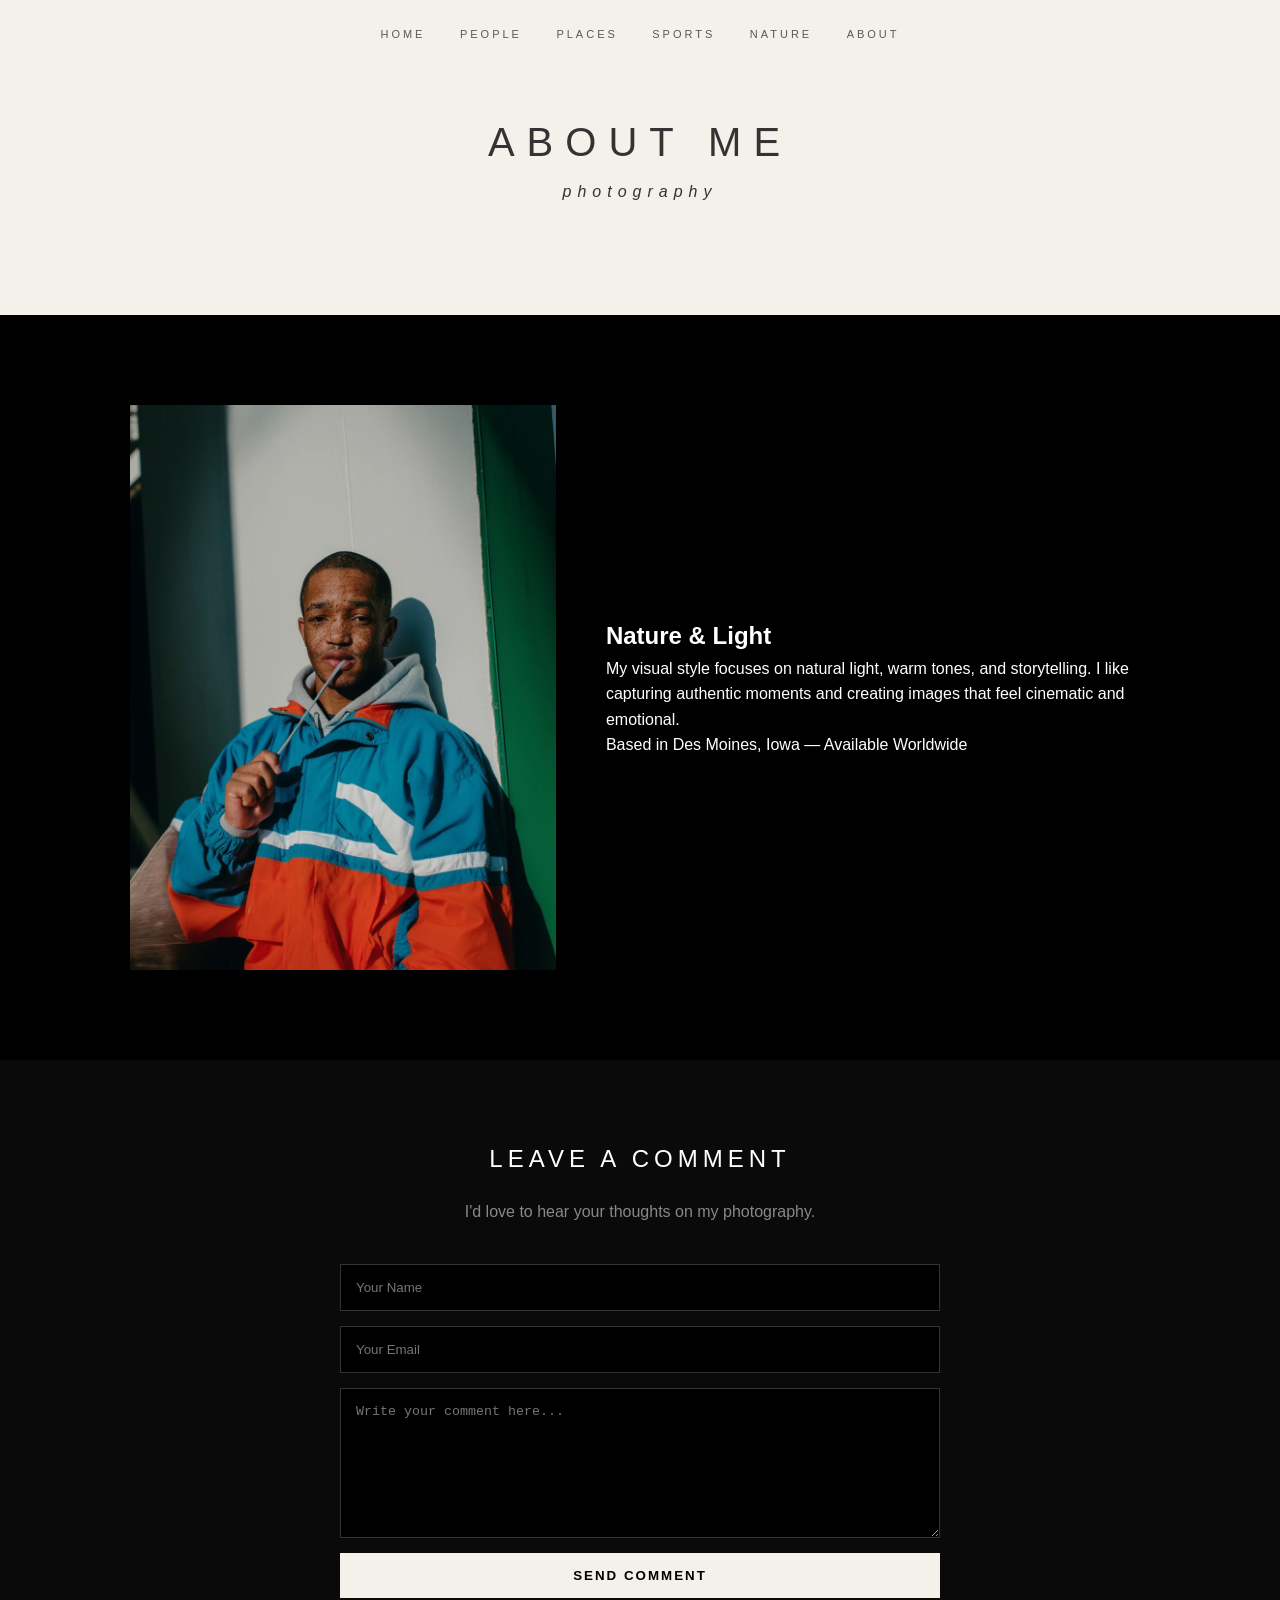
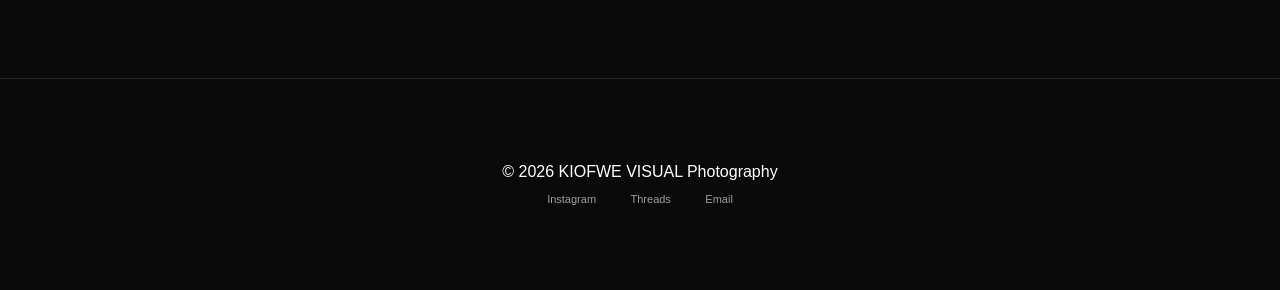
==== about.html @ 47929174 "First live upload First live upload" ====
<!DOCTYPE html>
<html lang="en">

<head>
    <!-- Google tag (gtag.js) -->
    <script async src="https://www.googletagmanager.com/gtag/js?id=G-37QNJ9HJCH"></script>
    <script>
        window.dataLayer = window.dataLayer || [];
        function gtag() { dataLayer.push(arguments); }
        gtag('js', new Date());

        gtag('config', 'G-37QNJ9HJCH');
    </script>
    <meta charset="UTF-8">
    <meta name="viewport" content="width=device-width, initial-scale=1.0">
    <title>Kiofwe Visual Photography</title>
    <link rel="stylesheet" href="style.css">

</head>

<body>

    <nav id="navbar">
        <div class="menu-toggle" id="mobile-menu">
            <span class="bar"></span>
            <span class="bar"></span>
            <span class="bar"></span>
        </div>

        <div class="nav-links">
            <a href="index.html">Home</a>
            <a href="people.html">People</a>
            <a href="places.html">Places</a>
            <a href="sport.html">Sports</a>
            <a href="nature.html">Nature</a>
            <a href="about.html">About</a>
        </div>
    </nav>

    <header class="header-area" id="home">
        <h1>ABOUT ME</h1>
        <p class="subtitle">photography</p>
    </header>

    <main class="home-container">
        <main class="about-main">
            <div class="gallery-grid about-grid">
                <div class="photo-card tall">
                    <img src="images/kiofwe_headshot.JPG" alt="Portrait">
                </div>

                <div class="text-card tall">
                    <div class="text-content">
                        <h2>Nature & Light</h2>
                        <p>My visual style focuses on natural light, warm tones, and storytelling. I like capturing
                            authentic moments and creating images that feel cinematic and emotional.</p>
                        <div class="divider"></div>
                        <p class="small-caps">Based in Des Moines, Iowa — Available Worldwide</p>
                    </div>
                </div>
            </div>
        </main>
    </main>

    <section id="contact" style="padding: 80px 20px; background: #0a0a0a; text-align: center;">
        <h2 style="letter-spacing: 5px; text-transform: uppercase; margin-bottom: 20px; font-weight: 300;">Leave a
            Comment</h2>
        <p style="color: #888; margin-bottom: 40px;">I'd love to hear your thoughts on my photography.</p>

        <form action="https://formspree.io/f/xdapzkwo" method="POST"
            style="max-width: 600px; margin: 0 auto; display: flex; flex-direction: column; gap: 15px;">
            <input type="text" name="name" placeholder="Your Name" required
                style="padding: 15px; background: #000; border: 1px solid #333; color: #fff;">
            <input type="email" name="email" placeholder="Your Email" required
                style="padding: 15px; background: #000; border: 1px solid #333; color: #fff;">
            <textarea name="message" placeholder="Write your comment here..." required
                style="padding: 15px; background: #000; border: 1px solid #333; color: #fff; height: 150px;"></textarea>
            <button type="submit"
                style="padding: 15px; background: #f4f1ea; color: #000; border: none; text-transform: uppercase; letter-spacing: 2px; cursor: pointer; font-weight: bold;">Send
                Comment</button>
        </form>
    </section>
    <footer class="site-footer">
        <div class="footer-content">
            <p>&copy; 2026 KIOFWE VISUAL Photography</p>
            <div class="social-links">
                <a href="https://www.instagram.com/">Instagram</a>
                <a href="https://www.threads.com/@jean_ki007?igshid=NTc4MTIwNjQ2YQ==">Threads</a>
                <a href="mailto:kkiofweeK@gmail.com">Email</a>
            </div>
        </div>
    </footer>

    <script src="script.js"></script>
</body>

</html>
---- style.css ----
/* --- GLOBAL RESET --- */
* {
    margin: 0;
    padding: 0;
    box-sizing: border-box;
}

body {
    font-family: 'Helvetica Neue', Arial, sans-serif;
    background-color: #000;
    color: #fff;
    line-height: 1.6;
    overflow-x: hidden;
}

/* --- NAVIGATION (Original) --- */
nav {
    position: fixed;
    top: 0;
    width: 100%;
    padding: 25px;
    text-align: center;
    z-index: 1000;
    background: #f4f1ea;
}

nav a {
    color: #f4f1ea;
    text-decoration: none;
    text-transform: uppercase;
    font-size: 11px;
    letter-spacing: 3px;
    margin: 0 20px;
    opacity: 0.7;
    transition: 0.3s;
}

nav a:hover { opacity: 1; }

/* --- BURGER BAR STYLES --- */
.menu-toggle {
    display: none; /* Hidden on desktop */
    flex-direction: column;
    cursor: pointer;
    padding: 10px;
}

.bar {
    width: 25px;
    height: 3px;
    background-color: #333; /* Use #fff if your nav is dark */
    margin: 4px 0;
    transition: 0.4s;
}

/* --- MOBILE RESPONSIVE --- */
@media (max-width: 768px) {
    .menu-toggle {
        display: flex; /* Show burger on mobile */
        position: absolute;
        right: 20px;
        top: 15px;
    }

    .nav-links {
        display: none; /* Hide links by default on mobile */
        flex-direction: column;
        width: 100%;
        background: #f4f1ea; /* Matches your tan header */
        position: absolute;
        top: 60px;
        left: 0;
        padding: 20px 0;
    }

    .nav-links.active {
        display: flex; /* Show links when burger is clicked */
    }

    .nav-links a {
        margin: 10px 0;
        color: #333; /* Dark text for the tan background */
    }
}

/* --- HEADER AREA (Original Tan) --- */
.header-area {
    height: 35vh;
    background-color: #f4f1ea;
    color: #333;
    display: flex;
    flex-direction: column;
    justify-content: center;
    align-items: center;
    text-align: center;
}

.header-area h1 {
    font-weight: 300;
    letter-spacing: 12px;
    font-size: 2.5rem;
    text-transform: uppercase;
}

.subtitle {
    font-style: italic;
    letter-spacing: 6px;
    margin-top: 5px;
}

/* --- HOMEPAGE (Original Vertical Layout) --- */
.home-container {
    display: flex;
    flex-direction: column;
    width: 100%;
}

.home-section {
    height: 20vh;
    position: relative;
    overflow: hidden;
    display: flex;
    align-items: center;
    justify-content: center;
    text-decoration: none;
    color: white;
}

.bg-image {
    position: absolute;
    width: 100%;
    height: 100%;
    background-size: cover;
    background-position: center;
    filter: grayscale(100%) brightness(40%);
    transition: 0.8s ease;
}

.home-section:hover .bg-image {
    filter: grayscale(0%) brightness(70%);
    transform: scale(1.03);
}

.section-content {
    position: relative;
    z-index: 10;
    text-align: center;
}

.section-content h2 {
    font-size: 2rem;
    letter-spacing: 10px;
    text-transform: uppercase;
    font-weight: 300;
}

/* --- MASONRY GRID (Lisa Michele Style) --- */
.gallery-grid {
    display: grid;
    grid-template-columns: repeat(auto-fill, minmax(300px, 1fr));
    grid-auto-rows: 200px;
    gap: 15px;
    padding: 40px;
    max-width: 1400px;
    margin: 0 auto;
}

.photo-card {
    position: relative;
    overflow: hidden;
    cursor: zoom-in;
}

.photo-card.tall { grid-row: span 2; }
.photo-card.wide { grid-column: span 2; }

.photo-card img {
    width: 100%;
    height: 100%;
    object-fit: cover;
    display: block;
    transition: 0.5s ease;
}

.photo-card:hover img { transform: scale(1.05); }

/* --- LIGHTBOX (Click to open) --- */
#lightbox {
    position: fixed;
    z-index: 2000;
    top: 0;
    left: 0;
    width: 100%;
    height: 100%;
    background-color: rgba(0, 0, 0, 0.95);
    display: none;
    justify-content: center;
    align-items: center;
    cursor: zoom-out;
}

#lightbox.active { display: flex; }

#lightbox img {
    max-width: 90%;
    max-height: 90%;
    box-shadow: 0 0 30px rgba(0,0,0,0.5);
}

/* --- FOOTER --- */
.site-footer {
    background-color: #0a0a0a;
    padding: 80px 20px;
    text-align: center;
    border-top: 1px solid #222;
}

.social-links a {
    color: #fff;
    text-decoration: none;
    margin: 0 15px;
    font-size: 11px;
    opacity: 0.6;
}

/*----back-to-top----*/
/* --- BACK TO TOP BUTTON (Fixed Bottom Right) --- */
.back-to-top {
    position: fixed;     /* Stays in place when scrolling */
    bottom: 30px;        /* Distance from the bottom */
    right: 30px;         /* Distance from the right */
    z-index: 1001;       /* Sits above other elements */
    font-size: 10px;
    color: #fff;         /* White text for better visibility on black */
    background: rgba(255, 255, 255, 0.1); /* Subtle dark circle background */
    width: 50px;
    height: 50px;
    display: flex;
    align-items: center;
    justify-content: center;
    text-decoration: none;
    text-transform: uppercase;
    letter-spacing: 1px;
    border-radius: 50%;  /* Makes it a circle */
    border: 1px solid rgba(255, 255, 255, 0.3);
    transition: 0.3s ease;
    backdrop-filter: blur(5px);
}

.back-to-top:hover {
    background: #f4f1ea; /* Changes to your tan color on hover */
    color: #333;
    border-color: #f4f1ea;
}

/* --- SLIDESHOW CONTROLS --- */
.lightbox-controls {
    position: absolute;
    width: 100%;
    display: flex;
    justify-content: space-between;
    padding: 0 5%;
    pointer-events: none; /* Allows clicking background through the container */
    z-index: 2001;
}

.control-btn {
    background: rgba(255, 255, 255, 0.1);
    color: white;
    border: none;
    font-size: 2rem;
    padding: 20px;
    cursor: pointer;
    pointer-events: auto;
    transition: 0.3s ease;
    border-radius: 5px;
}

.control-btn:hover {
    background: rgba(255, 255, 255, 0.3);
}

#image-counter {
    position: absolute;
    bottom: 30px;
    color: #fff;
    font-size: 12px;
    letter-spacing: 3px;
    text-transform: uppercase;
    background: rgba(0, 0, 0, 0.5);
    padding: 5px 15px;
    border-radius: 20px;
}

/* Ensure the lightbox image fits well for the slideshow */
#lightbox img {
    max-width: 85%;
    max-height: 80%;
    object-fit: contain;
    box-shadow: 0 0 50px rgba(0,0,0,0.8);
    border: 1px solid rgba(255,255,255,0.2);
}
/* --- MOBILE --- */
@media (max-width: 768px) {
    .header-area h1 { font-size: 1.5rem; letter-spacing: 5px; }
    .gallery-grid { grid-template-columns: 1fr; padding: 15px; }
    .photo-card.wide { grid-column: span 1; }
    .home-section { height: 40vh; }
}
/* --- GLOBAL RESET --- */
* {
    margin: 0;
    padding: 0;
    box-sizing: border-box;
}

body {
    font-family: 'Helvetica Neue', Arial, sans-serif;
    background-color: #000;
    color: #fff;
    line-height: 1.6;
    overflow-x: hidden;
}

/* --- NAVIGATION --- */
nav {
    position: fixed;
    top: 0;
    width: 100%;
    padding: 20px;
    z-index: 1000;
    background-color: #f4f1ea; /* Your original Tan color */
    display: flex;
    justify-content: center;
    align-items: center;
    transition: 0.3s;
}

.nav-links a {
    color: #333;
    text-decoration: none;
    text-transform: uppercase;
    font-size: 11px;
    letter-spacing: 3px;
    margin: 0 15px;
    opacity: 0.8;
    transition: 0.3s;
}

.nav-links a:hover { opacity: 1; }

/* --- BURGER BAR STYLES --- */
.menu-toggle {
    display: none; /* Hidden on desktop */
    flex-direction: column;
    cursor: pointer;
    position: absolute;
    right: 20px;
}

.bar {
    width: 25px;
    height: 3px;
    background-color: #333;
    margin: 4px 0;
    transition: 0.4s;
}

/* --- MOBILE RESPONSIVE NAV --- */
@media (max-width: 768px) {
    .menu-toggle { display: flex; }

    .nav-links {
        display: none; /* Hide links initially */
        flex-direction: column;
        width: 100%;
        background: #f4f1ea;
        position: absolute;
        top: 65px;
        left: 0;
        padding: 20px 0;
        text-align: center;
        border-top: 1px solid #ddd;
    }

    .nav-links.active { display: flex; }

    .nav-links a { margin: 15px 0; font-size: 14px; }

    /* Animation: Burger to X */
    .menu-toggle.is-active .bar:nth-child(2) { opacity: 0; }
    .menu-toggle.is-active .bar:nth-child(1) { transform: translateY(11px) rotate(45deg); }
    .menu-toggle.is-active .bar:nth-child(3) { transform: translateY(-11px) rotate(-45deg); }
}

/* --- LIGHTBOX & SLIDESHOW --- */
#lightbox {
    position: fixed;
    z-index: 2000;
    top: 0;
    left: 0;
    width: 100%;
    height: 100%;
    background: rgba(0, 0, 0, 0.95);
    display: none;
    justify-content: center;
    align-items: center;
}
#lightbox.active { display: flex; }

.lightbox-controls {
    position: absolute;
    width: 100%;
    display: flex;
    justify-content: space-between;
    padding: 0 5%;
    pointer-events: none;
}
.control-btn {
    background: rgba(255, 255, 255, 0.1);
    color: white;
    border: none;
    font-size: 2rem;
    padding: 20px;
    cursor: pointer;
    pointer-events: auto;
}
#image-counter {
    position: absolute;
    bottom: 30px;
    color: #fff;
    font-size: 12px;
    letter-spacing: 2px;
}

/* --- BACK TO TOP --- */
.back-to-top {
    position: fixed;
    bottom: 30px;
    right: 30px;
    width: 50px;
    height: 50px;
    background: rgba(255,255,255,0.1);
    border: 1px solid rgba(255,255,255,0.3);
    border-radius: 50%;
    display: flex;
    align-items: center;
    justify-content: center;
    color: #fff;
    text-decoration: none;
    z-index: 999;
}

/* Centers the main content area */
.about-main {
    display: flex;
    justify-content: center;
    align-items: center;
    min-height: 60vh; /* Gives it enough vertical space */
    padding: 50px 20px;
}

/* Styles the grid containing your photo and text */
.about-grid {
    display: flex;
    flex-direction: row; /* Puts photo and text side-by-side */
    justify-content: center;
    align-items: center;
    gap: 50px; /* Space between the photo and the text */
    max-width: 1100px;
    width: 100%;
    margin: 0 auto;
}

/* Ensures the text card is also centered internally */
.text-card {
    display: flex;
    flex-direction: column;
    justify-content: center;
    text-align: left; /* Keeps text readable while the container is centered */
}

/* Mobile Responsive: Stacks them vertically on small screens */
@media (max-width: 768px) {
    .about-grid {
        flex-direction: column;
        text-align: center;
    }
    
    .text-card {
        text-align: center;
    }
}
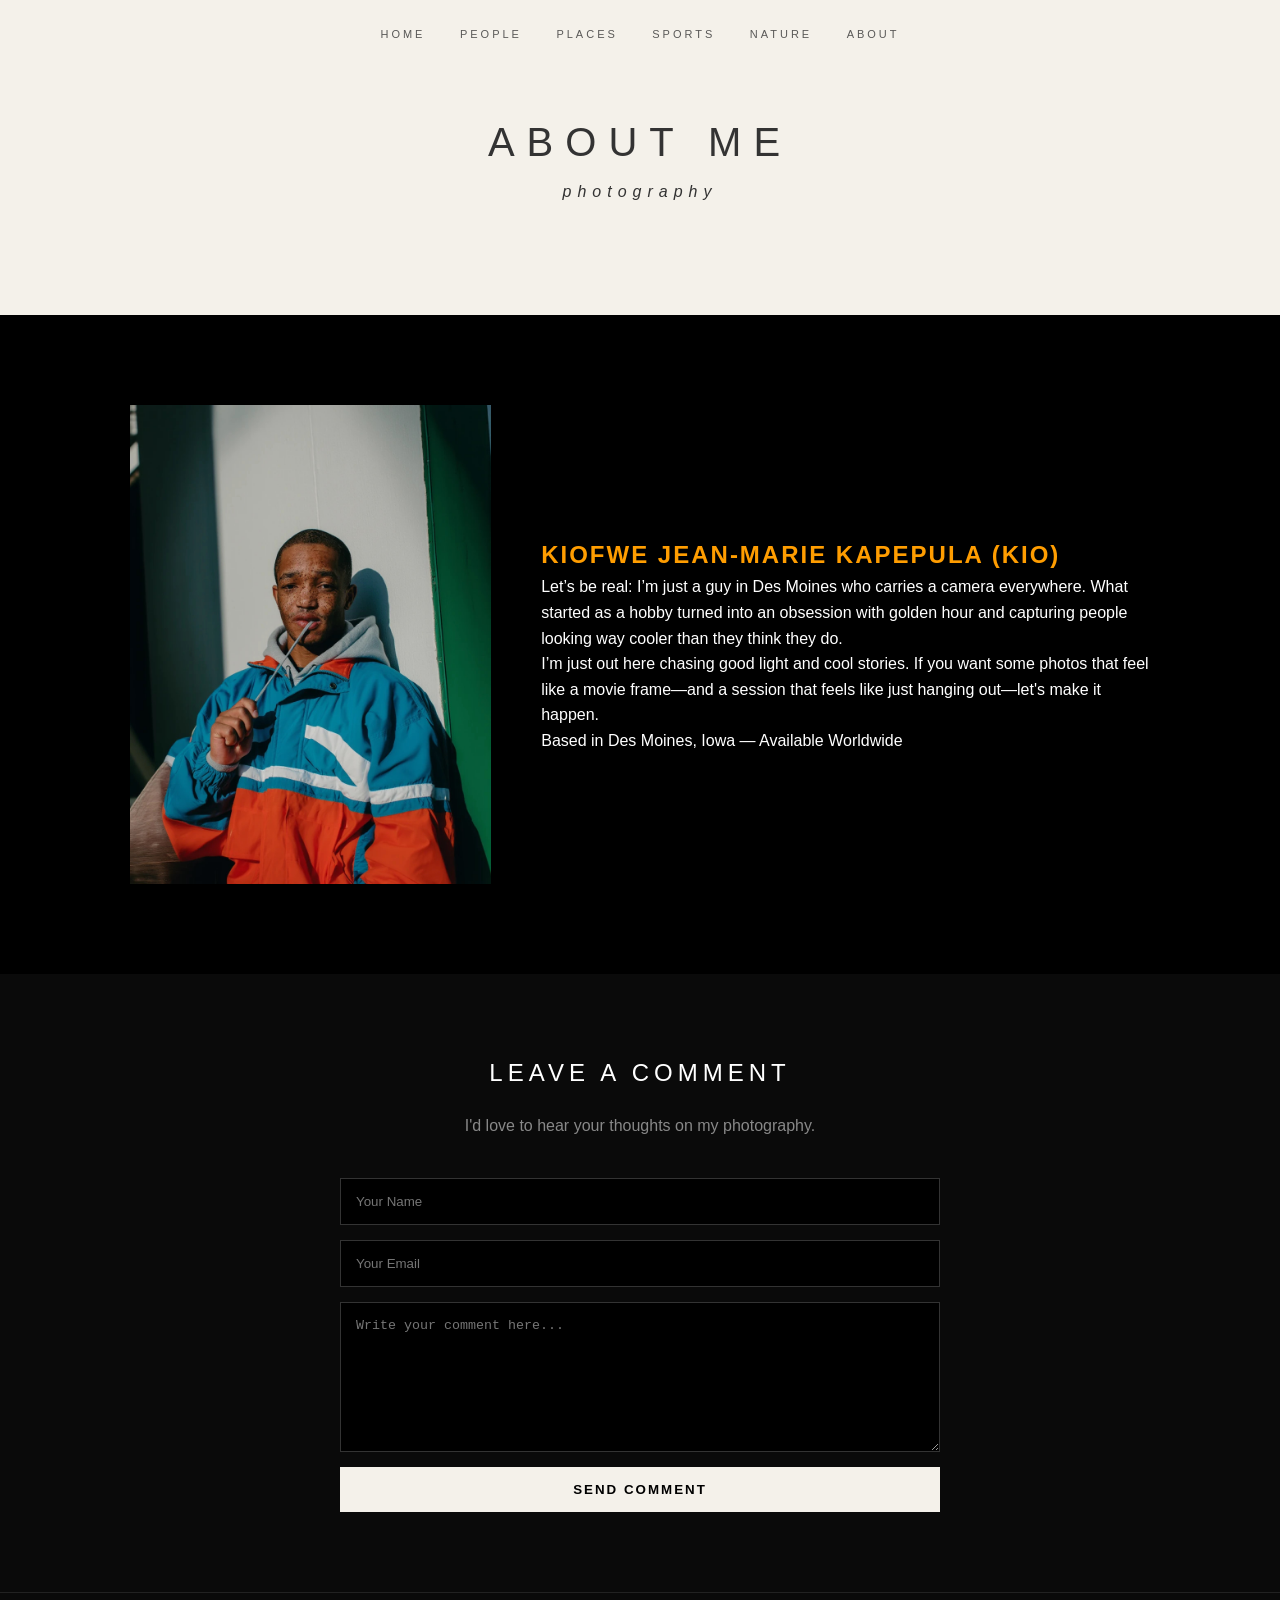
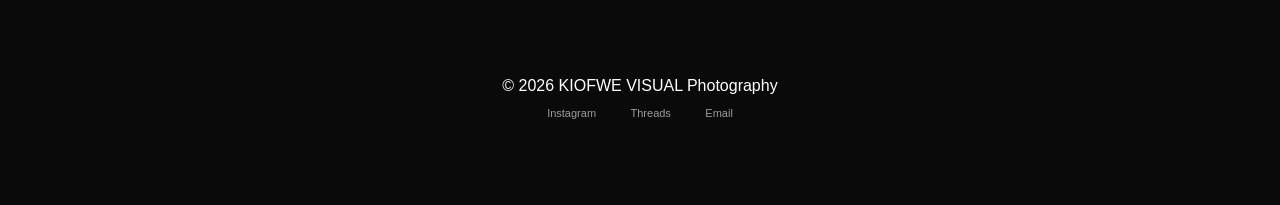
==== commit 3bc8641e: "April 1st update April 1st update" ====
--- a/about.html
+++ b/about.html
@@ -50,14 +50,15 @@
                 </div>
 
                 <div class="text-card tall">
-                    <div class="text-content">
-                        <h2>Nature & Light</h2>
-                        <p>My visual style focuses on natural light, warm tones, and storytelling. I like capturing
-                            authentic moments and creating images that feel cinematic and emotional.</p>
-                        <div class="divider"></div>
-                        <p class="small-caps">Based in Des Moines, Iowa — Available Worldwide</p>
-                    </div>
-                </div>
+    <div class="text-content">
+        <h2 style="color: #ff9d00; font-family: 'Segoe UI', Tahoma, Geneva, Verdana, sans-serif; letter-spacing: 2px; text-transform: uppercase; font-weight: bolder;">
+        Kiofwe Jean-Marie Kapepula (Kio)</h2>
+        <p>Let’s be real: I’m just a guy in Des Moines who carries a camera everywhere. What started as a hobby turned into an obsession with golden hour and capturing people looking way cooler than they think they do.</p>
+        <p>I’m just out here chasing good light and cool stories. If you want some photos that feel like a movie frame—and a session that feels like just hanging out—let's make it happen.</p>
+        <div class="divider"></div>
+        <p class="small-caps">Based in Des Moines, Iowa — Available Worldwide</p>
+    </div>
+</div>
             </div>
         </main>
     </main>
--- a/style.css
+++ b/style.css
@@ -490,4 +490,15 @@
     .text-card {
         text-align: center;
     }
-}+}@font-face {
+    font-family: 'MyCustomFont';
+    /* Use '../' if your CSS is in a subfolder like /css/style.css */
+    src: url('fonts/myfont.woff2') format('woff2'); 
+    font-weight: normal;
+    font-style: normal;
+  }
+
+  h2.custom-title {
+    font-family: 'MyCustomFont', sans-serif;
+    text-transform: uppercase;
+  }
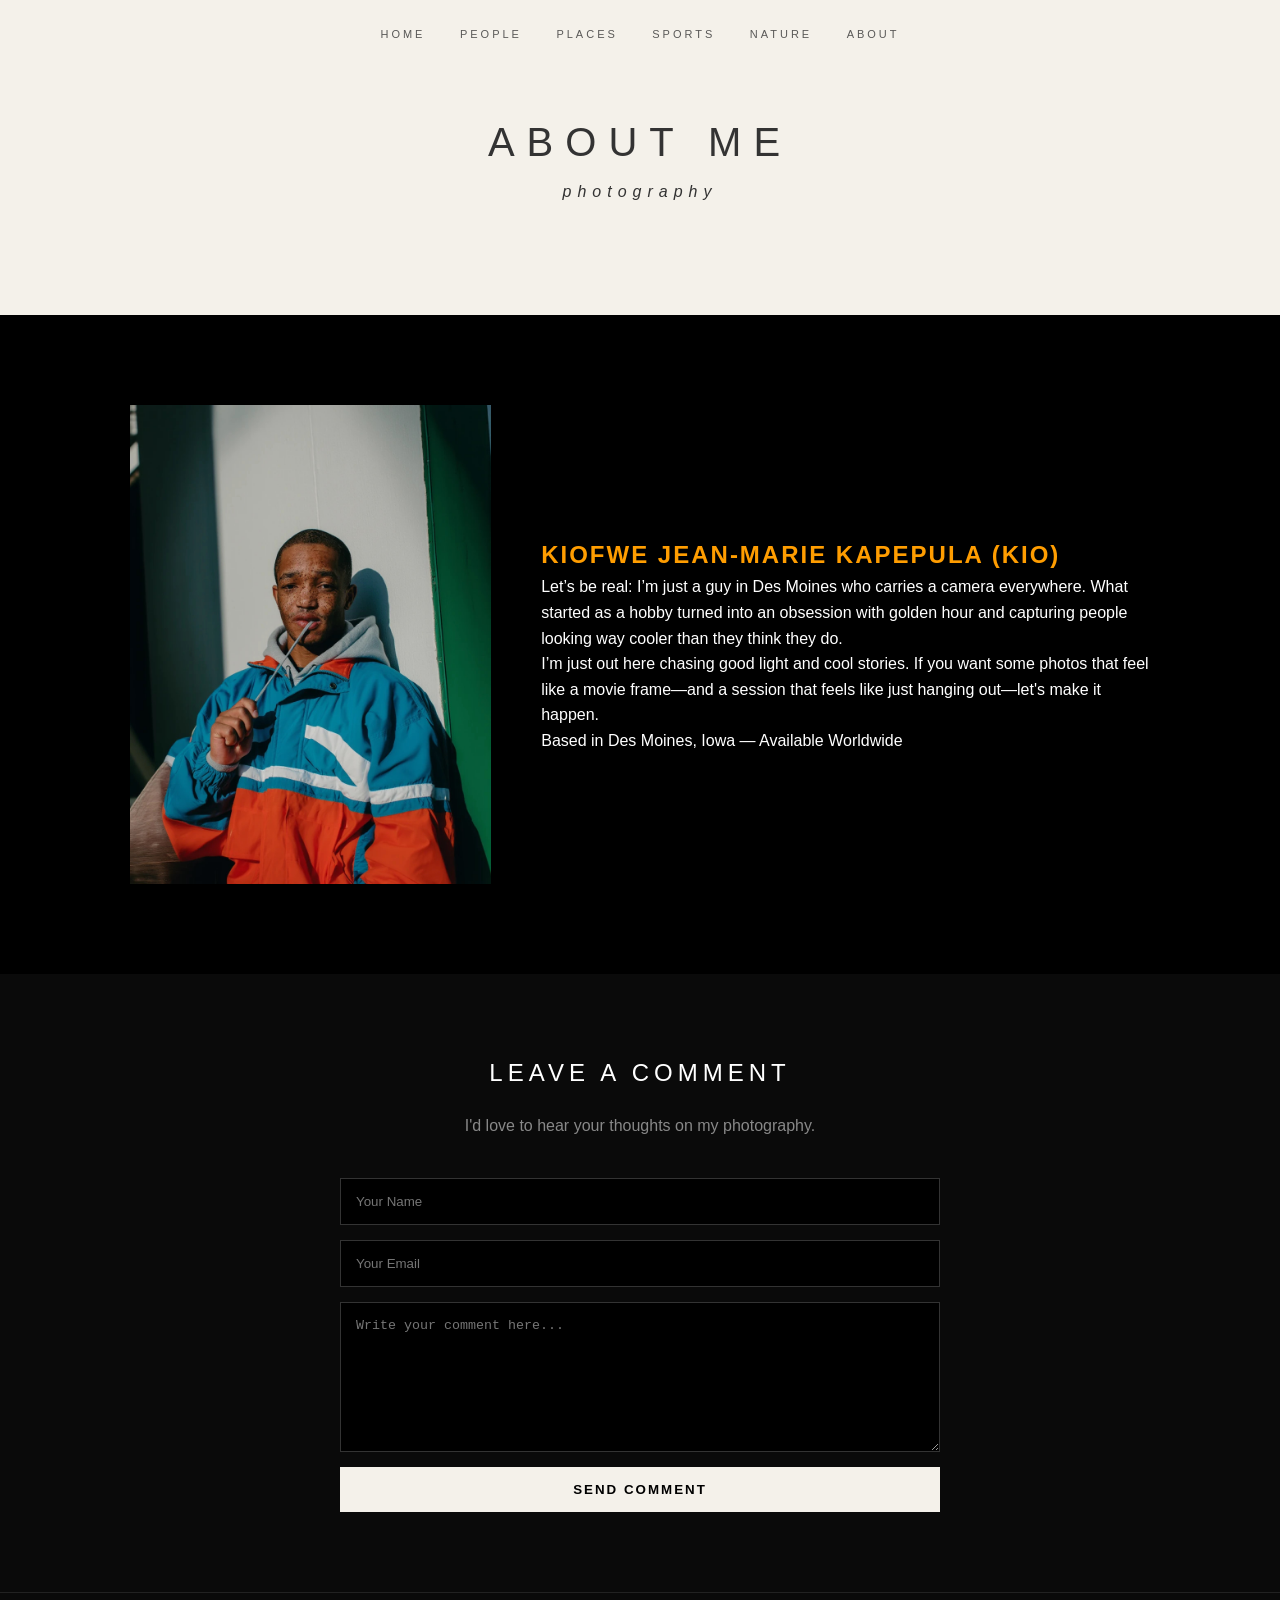
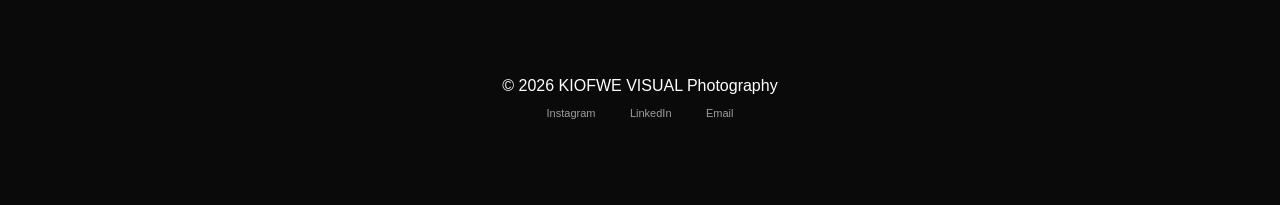
==== commit afdf525f: "April 1st update re-upload update" ====
--- a/about.html
+++ b/about.html
@@ -50,15 +50,19 @@
                 </div>
 
                 <div class="text-card tall">
-    <div class="text-content">
-        <h2 style="color: #ff9d00; font-family: 'Segoe UI', Tahoma, Geneva, Verdana, sans-serif; letter-spacing: 2px; text-transform: uppercase; font-weight: bolder;">
-        Kiofwe Jean-Marie Kapepula (Kio)</h2>
-        <p>Let’s be real: I’m just a guy in Des Moines who carries a camera everywhere. What started as a hobby turned into an obsession with golden hour and capturing people looking way cooler than they think they do.</p>
-        <p>I’m just out here chasing good light and cool stories. If you want some photos that feel like a movie frame—and a session that feels like just hanging out—let's make it happen.</p>
-        <div class="divider"></div>
-        <p class="small-caps">Based in Des Moines, Iowa — Available Worldwide</p>
-    </div>
-</div>
+                    <div class="text-content">
+                        <h2
+                            style="color: #ff9d00; font-family: 'Segoe UI', Tahoma, Geneva, Verdana, sans-serif; letter-spacing: 2px; text-transform: uppercase; font-weight: bolder;">
+                            Kiofwe Jean-Marie Kapepula (Kio)</h2>
+                        <p>Let’s be real: I’m just a guy in Des Moines who carries a camera everywhere. What started as
+                            a hobby turned into an obsession with golden hour and capturing people looking way cooler
+                            than they think they do.</p>
+                        <p>I’m just out here chasing good light and cool stories. If you want some photos that feel like
+                            a movie frame—and a session that feels like just hanging out—let's make it happen.</p>
+                        <div class="divider"></div>
+                        <p class="small-caps">Based in Des Moines, Iowa — Available Worldwide</p>
+                    </div>
+                </div>
             </div>
         </main>
     </main>
@@ -85,10 +89,10 @@
         <div class="footer-content">
             <p>&copy; 2026 KIOFWE VISUAL Photography</p>
             <div class="social-links">
-                <a href="https://www.instagram.com/">Instagram</a>
-                <a href="https://www.threads.com/@jean_ki007?igshid=NTc4MTIwNjQ2YQ==">Threads</a>
-                <a href="mailto:kkiofweeK@gmail.com">Email</a>
-            </div>
+                    <a href="https://www.instagram.com/kio.visuals/" target="_blank">Instagram</a>
+                    <a href="https://www.linkedin.com/in/YOUR-PROFILE-NAME" target="_blank">LinkedIn</a>
+                    <a href="mailto:kkiofweeK@gmail.com">Email</a>
+                </div>
         </div>
     </footer>
 
